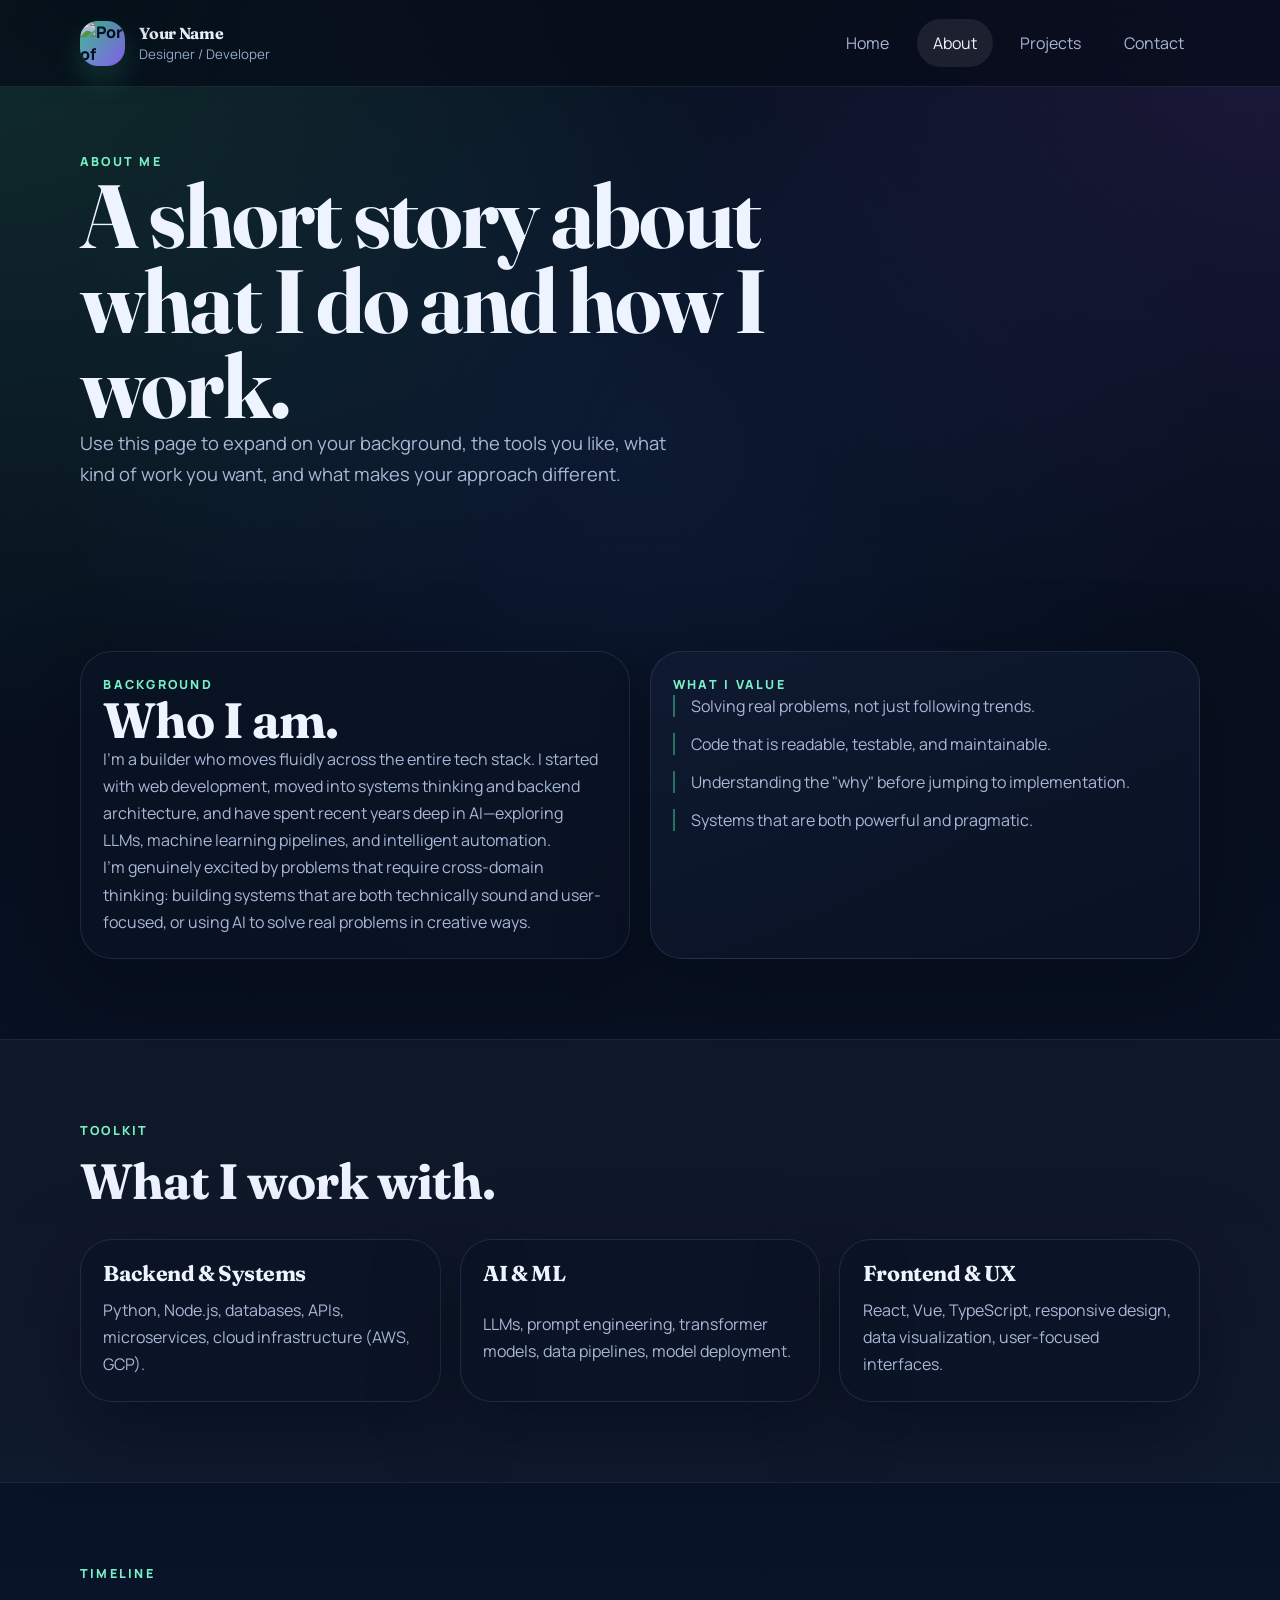
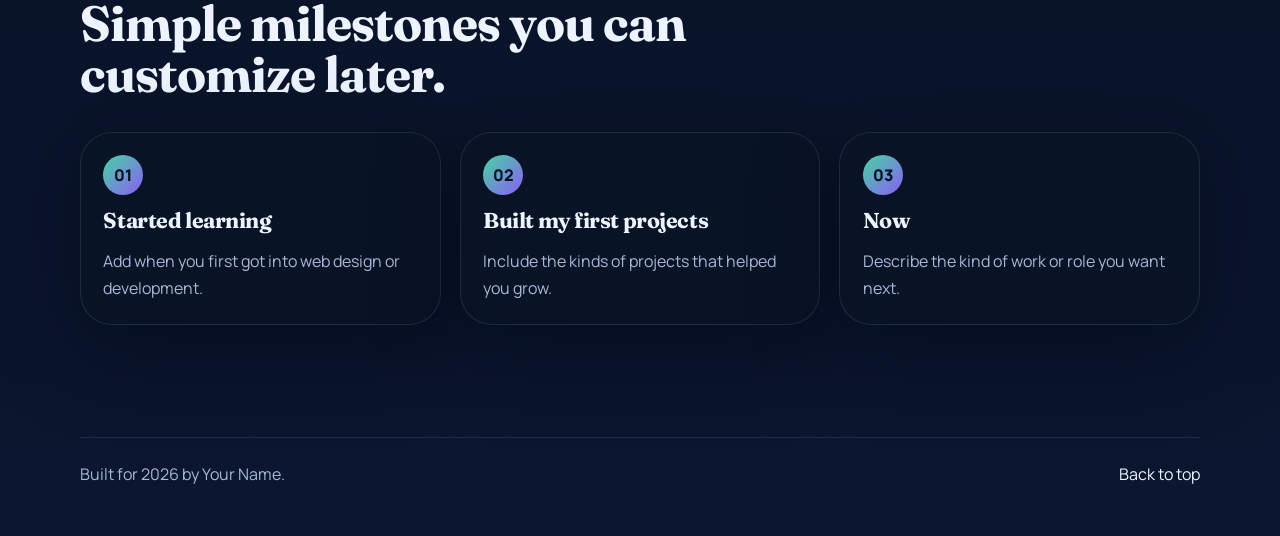
==== about.html @ 19f99f18 "Initial commit" ====
<!DOCTYPE html>
<html lang="en">
  <head>
    <meta charset="UTF-8" />
    <meta name="viewport" content="width=device-width, initial-scale=1.0" />
    <meta
      name="description"
      content="About page for a portfolio starter site, including background, values, and skills."
    />
    <title>About | Your Name</title>
    <link rel="preconnect" href="https://fonts.googleapis.com" />
    <link rel="preconnect" href="https://fonts.gstatic.com" crossorigin />
    <link
      href="https://fonts.googleapis.com/css2?family=Manrope:wght@400;500;600;700;800&family=Fraunces:opsz,wght@9..144,500;9..144,600;9..144,700&display=swap"
      rel="stylesheet"
    />
    <link rel="stylesheet" href="styles/main.css" />
    <script src="scripts/main.js" defer></script>
  </head>
  <body>
    <a class="skip-link" href="#content">Skip to content</a>

    <header class="site-header">
      <div class="container nav-shell">
        <a class="brand" href="index.html" aria-label="Home">
          <span class="brand-mark brand-photo">
            <img src="images/profile.jpg" alt="Portrait of Stephanie Rowe" />
          </span>
          <span class="brand-text">
            <strong>Your Name</strong>
            <small>Designer / Developer</small>
          </span>
        </a>

        <button class="nav-toggle" type="button" aria-expanded="false" aria-controls="primary-navigation">
          <span class="nav-toggle-lines" aria-hidden="true"></span>
          <span class="sr-only">Toggle navigation</span>
        </button>

        <nav id="primary-navigation" class="site-nav" data-open="false">
          <a href="index.html">Home</a>
          <a href="about.html" aria-current="page">About</a>
          <a href="index.html#projects">Projects</a>
          <a href="index.html#contact">Contact</a>
        </nav>
      </div>
    </header>

    <main id="content">
      <section class="page-hero section">
        <div class="container reveal">
          <p class="eyebrow">About me</p>
          <h1>A short story about what I do and how I work.</h1>
          <p class="lead narrow">
            Use this page to expand on your background, the tools you like, what kind of work you want, and what makes your
            approach different.
          </p>
        </div>
      </section>

      <section class="section">
        <div class="container about-grid reveal">
          <article class="content-card">
            <p class="card-label">Background</p>
            <h2>Who I am.</h2>
            <p>
              I'm a builder who moves fluidly across the entire tech stack. I started with web development, moved into systems thinking and backend architecture, and have spent recent years deep in AI—exploring LLMs, machine learning pipelines, and intelligent automation.
            </p>
            <p>
              I'm genuinely excited by problems that require cross-domain thinking: building systems that are both technically sound and user-focused, or using AI to solve real problems in creative ways.
            </p>
          </article>

          <article class="content-card accent-card">
            <p class="card-label">What I value</p>
            <ul class="value-list">
              <li>Solving real problems, not just following trends.</li>
              <li>Code that is readable, testable, and maintainable.</li>
              <li>Understanding the "why" before jumping to implementation.</li>
              <li>Systems that are both powerful and pragmatic.</li>
            </ul>
          </article>
        </div>
      </section>

      <section class="section alt-surface">
        <div class="container reveal">
          <div class="section-heading narrow">
            <p class="eyebrow">Toolkit</p>
            <h2>What I work with.</h2>
          </div>

          <div class="stack-grid">
            <div class="stack-item">
              <h3>Backend & Systems</h3>
              <p>Python, Node.js, databases, APIs, microservices, cloud infrastructure (AWS, GCP).</p>
            </div>
            <div class="stack-item">
              <h3>AI & ML</h3>
              <p>LLMs, prompt engineering, transformer models, data pipelines, model deployment.</p>
            </div>
            <div class="stack-item">
              <h3>Frontend & UX</h3>
              <p>React, Vue, TypeScript, responsive design, data visualization, user-focused interfaces.</p>
            </div>
          </div>
        </div>
      </section>

      <section class="section">
        <div class="container reveal">
          <div class="section-heading narrow">
            <p class="eyebrow">Timeline</p>
            <h2>Simple milestones you can customize later.</h2>
          </div>

          <div class="timeline timeline-compact">
            <article>
              <span>01</span>
              <h3>Started learning</h3>
              <p>Add when you first got into web design or development.</p>
            </article>
            <article>
              <span>02</span>
              <h3>Built my first projects</h3>
              <p>Include the kinds of projects that helped you grow.</p>
            </article>
            <article>
              <span>03</span>
              <h3>Now</h3>
              <p>Describe the kind of work or role you want next.</p>
            </article>
          </div>
        </div>
      </section>
    </main>

    <footer class="site-footer">
      <div class="container footer-inner">
        <p>Built for <span id="year"></span> by Your Name.</p>
        <a href="#content">Back to top</a>
      </div>
    </footer>
  </body>
</html>
---- styles/main.css ----
:root {
  color-scheme: dark;
  --bg: #060c18;
  --bg-alt: #0a1224;
  --surface: rgba(11, 20, 37, 0.72);
  --surface-strong: #101b31;
  --text: #eef4ff;
  --muted: #a9b8d6;
  --line: rgba(159, 184, 234, 0.16);
  --accent: #47d6a1;
  --accent-dark: #8b5cf6;
  --accent-soft: rgba(71, 214, 161, 0.14);
  --shadow: 0 24px 80px rgba(2, 7, 18, 0.5);
  --radius-xl: 32px;
  --radius-lg: 24px;
  --radius-md: 18px;
  --container: 1120px;
}

* {
  box-sizing: border-box;
}

html {
  scroll-behavior: smooth;
}

body {
  margin: 0;
  font-family: "Manrope", system-ui, sans-serif;
  color: var(--text);
  background:
    radial-gradient(circle at top left, rgba(71, 214, 161, 0.16), transparent 30%),
    radial-gradient(circle at top right, rgba(139, 92, 246, 0.16), transparent 26%),
    radial-gradient(circle at 50% 20%, rgba(59, 130, 246, 0.1), transparent 32%),
    linear-gradient(180deg, var(--bg) 0%, #081122 50%, #0b1630 100%);
}

body::before {
  content: "";
  position: fixed;
  inset: 0;
  pointer-events: none;
  background-image: linear-gradient(rgba(166, 186, 220, 0.04) 1px, transparent 1px), linear-gradient(90deg, rgba(166, 186, 220, 0.04) 1px, transparent 1px);
  background-size: 36px 36px;
  mask-image: linear-gradient(180deg, rgba(0, 0, 0, 0.28), transparent 75%);
}

img {
  max-width: 100%;
  display: block;
}

a {
  color: inherit;
  text-decoration: none;
}

button {
  font: inherit;
}

h1,
h2,
h3,
.brand strong {
  font-family: "Fraunces", Georgia, serif;
  letter-spacing: -0.02em;
  margin: 0;
}

h1 {
  font-size: clamp(3rem, 7vw, 5.6rem);
  line-height: 0.95;
  max-width: 12ch;
}

h2 {
  font-size: clamp(2rem, 4vw, 3.1rem);
  line-height: 1.02;
}

h3 {
  font-size: 1.35rem;
  line-height: 1.1;
}

p {
  line-height: 1.7;
  color: var(--muted);
  margin: 0;
}

.container {
  width: min(calc(100% - 2rem), var(--container));
  margin-inline: auto;
}

.section {
  padding: 5rem 0;
  position: relative;
}

.section-heading {
  display: grid;
  gap: 0.9rem;
  max-width: 42rem;
  margin-bottom: 2rem;
}

.section-heading.narrow,
.lead.narrow {
  max-width: 38rem;
}

.eyebrow,
.card-label,
.project-tag {
  text-transform: uppercase;
  letter-spacing: 0.18em;
  font-size: 0.78rem;
  font-weight: 800;
  color: #78f0c5;
}

.skip-link {
  position: absolute;
  left: 1rem;
  top: 1rem;
  padding: 0.8rem 1rem;
  border-radius: 999px;
  background: rgba(16, 27, 49, 0.98);
  box-shadow: var(--shadow);
  transform: translateY(-160%);
  transition: transform 0.2s ease;
  z-index: 20;
}

.skip-link:focus {
  transform: translateY(0);
}

.site-header {
  position: sticky;
  top: 0;
  z-index: 10;
  backdrop-filter: blur(18px);
  background: rgba(6, 12, 24, 0.72);
  border-bottom: 1px solid rgba(159, 184, 234, 0.12);
}

.nav-shell {
  min-height: 5.4rem;
  display: flex;
  align-items: center;
  justify-content: space-between;
  gap: 1rem;
}

.brand {
  display: inline-flex;
  align-items: center;
  gap: 0.9rem;
}

.brand-mark {
  display: grid;
  place-items: center;
  width: 2.8rem;
  height: 2.8rem;
  border-radius: 18px;
  color: #081122;
  background: linear-gradient(135deg, var(--accent), var(--accent-dark));
  box-shadow: 0 14px 30px rgba(71, 214, 161, 0.18);
  font-weight: 800;
}

.brand-photo {
  overflow: hidden;
}

.brand-photo img {
  width: 100%;
  height: 100%;
  object-fit: cover;
  display: block;
}

.brand-text {
  display: grid;
  gap: 0.1rem;
}

.brand-text strong {
  font-size: 1rem;
}

.brand-text small {
  color: #94a9cf;
}

.site-nav {
  display: flex;
  align-items: center;
  gap: 0.7rem;
}

.site-nav a {
  padding: 0.8rem 1rem;
  border-radius: 999px;
  color: var(--muted);
  transition: background 0.2s ease, color 0.2s ease, transform 0.2s ease;
}

.site-nav a:hover,
.site-nav a:focus-visible,
.site-nav a[aria-current="page"] {
  color: var(--text);
  background: rgba(255, 255, 255, 0.08);
}

.nav-toggle {
  display: none;
  width: 3rem;
  height: 3rem;
  border: 1px solid var(--line);
  border-radius: 999px;
  background: rgba(255, 255, 255, 0.05);
  color: var(--text);
  align-items: center;
  justify-content: center;
}

.nav-toggle-lines {
  width: 1.1rem;
  height: 1px;
  background: currentColor;
  position: relative;
  display: block;
}

.nav-toggle-lines::before,
.nav-toggle-lines::after {
  content: "";
  position: absolute;
  left: 0;
  width: 100%;
  height: 1px;
  background: currentColor;
}

.nav-toggle-lines::before {
  top: -0.35rem;
}

.nav-toggle-lines::after {
  top: 0.35rem;
}

.hero-grid,
.about-grid,
.split-layout {
  display: grid;
  gap: 1.5rem;
}

.hero-grid {
  grid-template-columns: minmax(0, 1.3fr) minmax(280px, 0.7fr);
  align-items: stretch;
}

.hero-copy {
  display: grid;
  gap: 1.2rem;
  align-content: center;
  padding: 3rem 0;
}

.lead {
  font-size: 1.15rem;
  max-width: 34rem;
}

.hero-actions {
  display: flex;
  flex-wrap: wrap;
  gap: 0.9rem;
  margin-top: 0.5rem;
}

.button {
  display: inline-flex;
  align-items: center;
  justify-content: center;
  min-height: 3rem;
  padding: 0.8rem 1.25rem;
  border-radius: 999px;
  border: 1px solid transparent;
  font-weight: 700;
}

.button-primary {
  color: #06101f;
  background: linear-gradient(135deg, var(--accent), var(--accent-dark));
  box-shadow: 0 16px 30px rgba(71, 214, 161, 0.2);
}

.button-secondary {
  border-color: var(--line);
  background: rgba(255, 255, 255, 0.05);
}

.hero-card,
.content-card,
.contact-panel,
.project-card,
.stack-item,
.timeline article {
  background: var(--surface);
  border: 1px solid rgba(159, 184, 234, 0.14);
  border-radius: var(--radius-xl);
  box-shadow: var(--shadow);
}

.hero-card {
  padding: 1.5rem;
  align-self: center;
  backdrop-filter: blur(12px);
}

.stat-list,
.value-list {
  list-style: none;
  padding: 0;
  margin: 0;
}

.stat-list {
  display: grid;
  gap: 1rem;
}

.stat-list li {
  padding: 1rem 0;
  border-bottom: 1px solid var(--line);
  display: grid;
  gap: 0.35rem;
}

.stat-list li:last-child {
  border-bottom: 0;
  padding-bottom: 0;
}

.stat-list strong {
  font-size: 1.1rem;
}

.card-grid,
.stack-grid,
.timeline,
.contact-panel,
.split-layout,
.about-grid {
  display: grid;
  gap: 1.2rem;
}

.card-grid {
  grid-template-columns: repeat(3, minmax(0, 1fr));
}

.project-card,
.stack-item,
.content-card,
.contact-panel,
.timeline article {
  padding: 1.4rem;
}

.project-card {
  display: grid;
  gap: 1rem;
  min-height: 16rem;
}

.project-card a {
  margin-top: auto;
  color: #78f0c5;
  font-weight: 700;
}

.alt-surface {
  background: rgba(255, 255, 255, 0.03);
  border-block: 1px solid rgba(159, 184, 234, 0.08);
}

.skill-list {
  display: flex;
  flex-wrap: wrap;
  gap: 0.8rem;
}

.skill-list span {
  padding: 0.85rem 1rem;
  border-radius: 999px;
  background: rgba(255, 255, 255, 0.05);
  border: 1px solid rgba(159, 184, 234, 0.1);
  font-weight: 600;
}

.timeline {
  grid-template-columns: repeat(3, minmax(0, 1fr));
}

.timeline article {
  display: grid;
  gap: 0.9rem;
}

.timeline span {
  display: inline-grid;
  place-items: center;
  width: 2.5rem;
  height: 2.5rem;
  border-radius: 999px;
  color: #081122;
  background: linear-gradient(135deg, var(--accent), var(--accent-dark));
  font-weight: 800;
}

.contact-panel {
  grid-template-columns: minmax(0, 1fr) auto;
  align-items: center;
  background: linear-gradient(135deg, rgba(16, 27, 49, 0.9), rgba(11, 20, 37, 0.92));
}

.contact-links {
  display: grid;
  gap: 0.7rem;
}

.contact-links a {
  font-weight: 700;
  color: #78f0c5;
}

.page-hero {
  padding-top: 4rem;
}

.narrow {
  max-width: 42rem;
}

.about-grid {
  grid-template-columns: repeat(2, minmax(0, 1fr));
}

.accent-card {
  background: linear-gradient(160deg, rgba(16, 27, 49, 0.92), rgba(10, 18, 36, 0.96));
}

.value-list {
  display: grid;
  gap: 1rem;
  color: var(--muted);
}

.value-list li {
  padding-left: 1rem;
  border-left: 2px solid rgba(71, 214, 161, 0.48);
}

.stack-grid {
  grid-template-columns: repeat(3, minmax(0, 1fr));
}

.stack-item {
  display: grid;
  gap: 0.7rem;
}

.timeline-compact {
  align-items: stretch;
}

.site-footer {
  padding: 2rem 0 3rem;
}

.footer-inner {
  display: flex;
  justify-content: space-between;
  gap: 1rem;
  align-items: center;
  border-top: 1px solid rgba(159, 184, 234, 0.12);
  padding-top: 1.4rem;
}

.sr-only {
  position: absolute;
  width: 1px;
  height: 1px;
  padding: 0;
  margin: -1px;
  overflow: hidden;
  clip: rect(0, 0, 0, 0);
  white-space: nowrap;
  border: 0;
}

.reveal {
  opacity: 0;
  transform: translateY(18px);
  transition: opacity 0.7s ease, transform 0.7s ease;
}

.reveal.is-visible {
  opacity: 1;
  transform: translateY(0);
}

@media (max-width: 900px) {
  .hero-grid,
  .card-grid,
  .timeline,
  .stack-grid,
  .about-grid,
  .contact-panel {
    grid-template-columns: 1fr;
  }

  .hero-copy {
    padding: 1.5rem 0 0;
  }
}

@media (max-width: 720px) {
  .section {
    padding: 4rem 0;
  }

  .nav-toggle {
    display: inline-flex;
  }

  .site-nav {
    position: absolute;
    inset: 5.4rem 1rem auto;
    display: grid;
    gap: 0.3rem;
    padding: 0.75rem;
    border-radius: 24px;
    background: rgba(10, 18, 36, 0.96);
    border: 1px solid rgba(159, 184, 234, 0.12);
    box-shadow: var(--shadow);
    opacity: 0;
    transform: translateY(-8px);
    pointer-events: none;
    transition: opacity 0.2s ease, transform 0.2s ease;
  }

  .site-nav[data-open="true"] {
    opacity: 1;
    transform: translateY(0);
    pointer-events: auto;
  }

  .site-nav a {
    width: 100%;
  }

  .footer-inner {
    flex-direction: column;
    align-items: flex-start;
  }
}
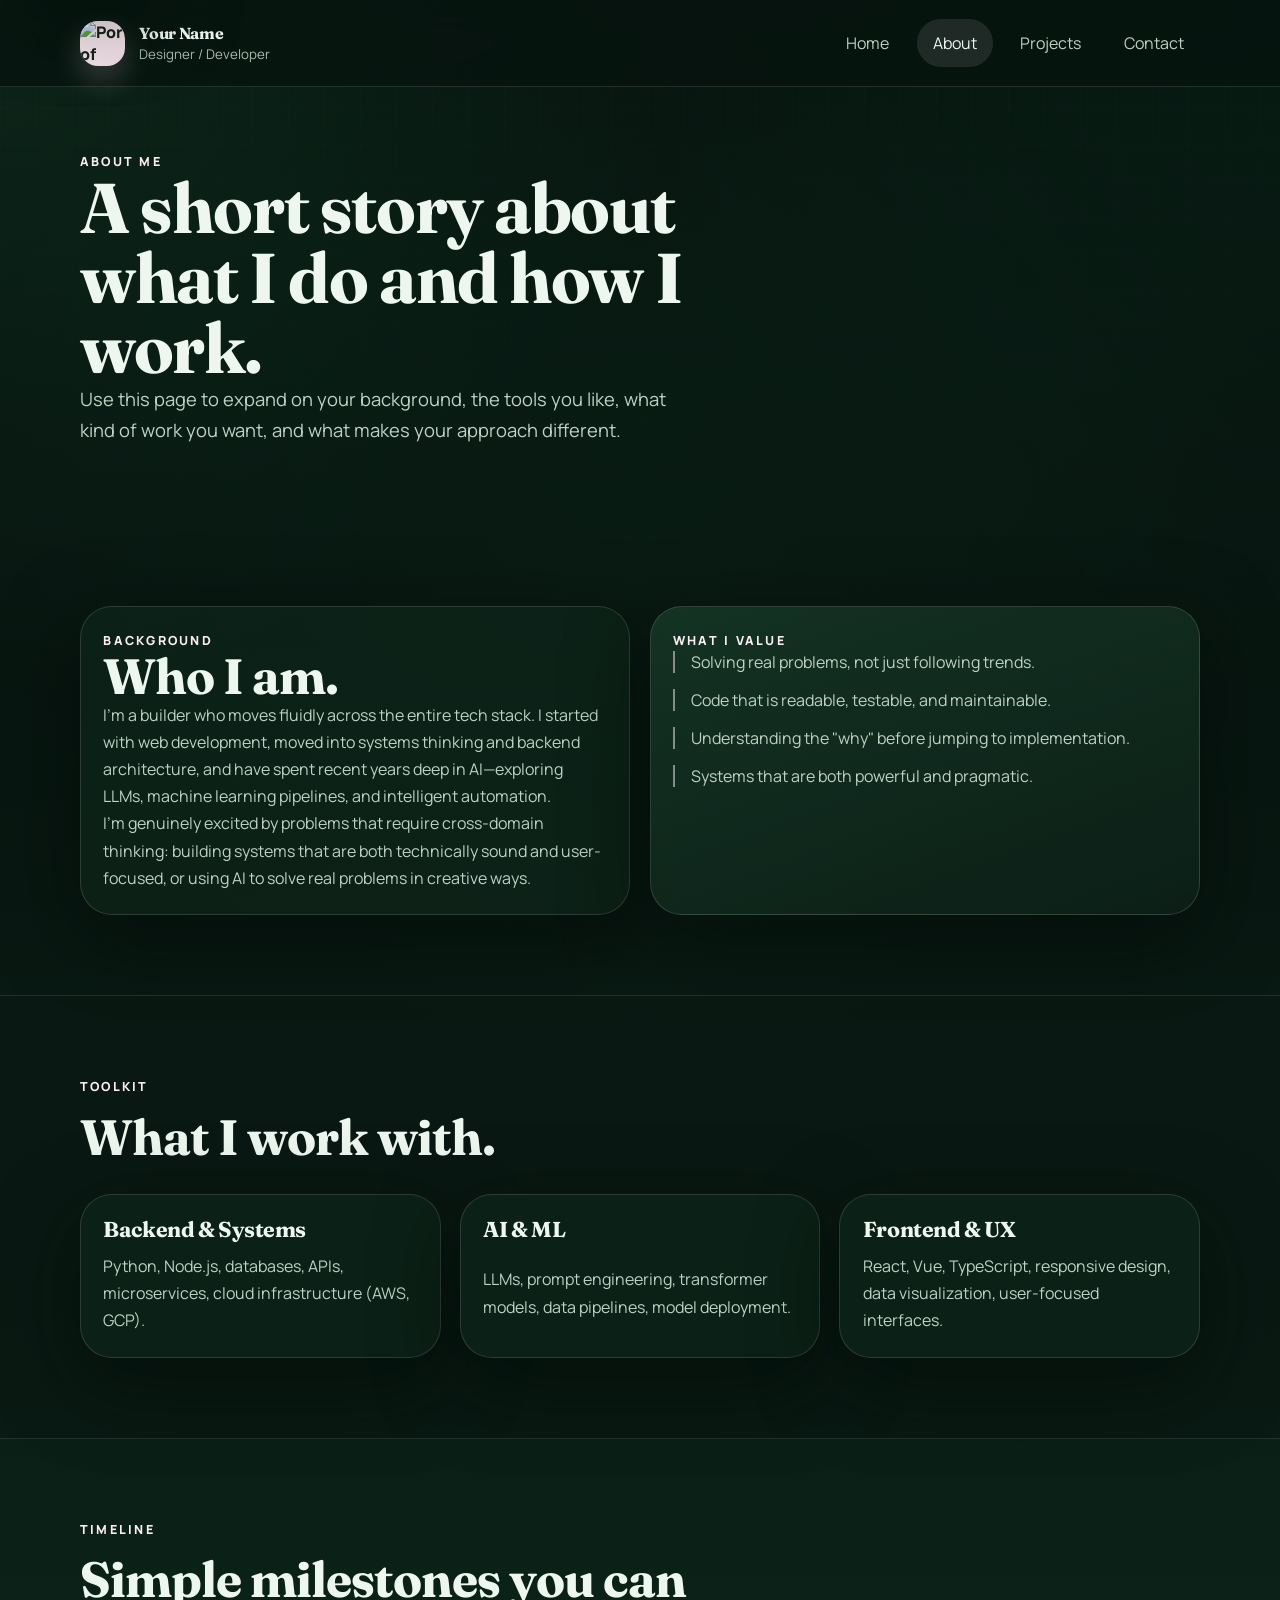
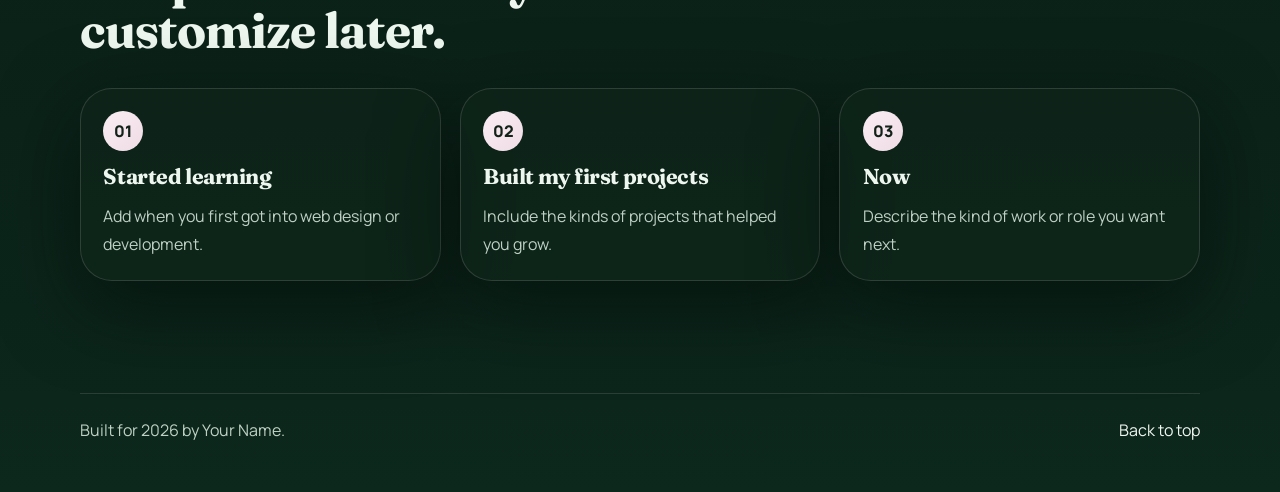
==== commit 6b2ae684: "added project summaries, updated favicon, updated styling" ====
--- a/about.html
+++ b/about.html
@@ -14,6 +14,7 @@
       href="https://fonts.googleapis.com/css2?family=Manrope:wght@400;500;600;700;800&family=Fraunces:opsz,wght@9..144,500;9..144,600;9..144,700&display=swap"
       rel="stylesheet"
     />
+    <link rel="icon" type="image/png" href="images/SR%20logo.png" />
     <link rel="stylesheet" href="styles/main.css" />
     <script src="scripts/main.js" defer></script>
   </head>
--- a/styles/main.css
+++ b/styles/main.css
@@ -1,16 +1,16 @@
 :root {
   color-scheme: dark;
-  --bg: #060c18;
-  --bg-alt: #0a1224;
-  --surface: rgba(11, 20, 37, 0.72);
-  --surface-strong: #101b31;
-  --text: #eef4ff;
-  --muted: #a9b8d6;
-  --line: rgba(159, 184, 234, 0.16);
-  --accent: #47d6a1;
-  --accent-dark: #8b5cf6;
-  --accent-soft: rgba(71, 214, 161, 0.14);
-  --shadow: 0 24px 80px rgba(2, 7, 18, 0.5);
+  --bg: #07140f;
+  --bg-alt: #0c1f17;
+  --surface: rgba(15, 36, 26, 0.72);
+  --surface-strong: #153525;
+  --text: #eef6f0;
+  --muted: #bed1c4;
+  --line: rgba(230, 210, 219, 0.2);
+  --accent: #faedf3;
+  --accent-dark: #f0dce5;
+  --accent-soft: rgba(250, 237, 243, 0.16);
+  --shadow: 0 24px 80px rgba(2, 10, 7, 0.58);
   --radius-xl: 32px;
   --radius-lg: 24px;
   --radius-md: 18px;
@@ -30,10 +30,10 @@
   font-family: "Manrope", system-ui, sans-serif;
   color: var(--text);
   background:
-    radial-gradient(circle at top left, rgba(71, 214, 161, 0.16), transparent 30%),
-    radial-gradient(circle at top right, rgba(139, 92, 246, 0.16), transparent 26%),
-    radial-gradient(circle at 50% 20%, rgba(59, 130, 246, 0.1), transparent 32%),
-    linear-gradient(180deg, var(--bg) 0%, #081122 50%, #0b1630 100%);
+    radial-gradient(circle at top left, rgba(22, 72, 49, 0.38), transparent 28%),
+    radial-gradient(circle at top right, rgba(8, 42, 27, 0.42), transparent 30%),
+    radial-gradient(circle at 50% 20%, rgba(14, 58, 37, 0.22), transparent 36%),
+    linear-gradient(180deg, #06100c 0%, #081711 42%, #0b2218 78%, #0c271c 100%);
 }
 
 body::before {
@@ -41,7 +41,7 @@
   position: fixed;
   inset: 0;
   pointer-events: none;
-  background-image: linear-gradient(rgba(166, 186, 220, 0.04) 1px, transparent 1px), linear-gradient(90deg, rgba(166, 186, 220, 0.04) 1px, transparent 1px);
+  background-image: linear-gradient(rgba(232, 214, 222, 0.05) 1px, transparent 1px), linear-gradient(90deg, rgba(232, 214, 222, 0.05) 1px, transparent 1px);
   background-size: 36px 36px;
   mask-image: linear-gradient(180deg, rgba(0, 0, 0, 0.28), transparent 75%);
 }
@@ -70,9 +70,9 @@
 }
 
 h1 {
-  font-size: clamp(3rem, 7vw, 5.6rem);
-  line-height: 0.95;
-  max-width: 12ch;
+  font-size: clamp(2.5rem, 5.5vw, 4.4rem);
+  line-height: 1;
+  max-width: 13ch;
 }
 
 h2 {
@@ -120,7 +120,7 @@
   letter-spacing: 0.18em;
   font-size: 0.78rem;
   font-weight: 800;
-  color: #78f0c5;
+  color: var(--accent);
 }
 
 .skip-link {
@@ -129,7 +129,7 @@
   top: 1rem;
   padding: 0.8rem 1rem;
   border-radius: 999px;
-  background: rgba(16, 27, 49, 0.98);
+  background: rgba(21, 53, 37, 0.98);
   box-shadow: var(--shadow);
   transform: translateY(-160%);
   transition: transform 0.2s ease;
@@ -145,8 +145,8 @@
   top: 0;
   z-index: 10;
   backdrop-filter: blur(18px);
-  background: rgba(6, 12, 24, 0.72);
-  border-bottom: 1px solid rgba(159, 184, 234, 0.12);
+  background: rgba(7, 20, 15, 0.78);
+  border-bottom: 1px solid rgba(230, 210, 219, 0.14);
 }
 
 .nav-shell {
@@ -169,9 +169,9 @@
   width: 2.8rem;
   height: 2.8rem;
   border-radius: 18px;
-  color: #081122;
+  color: #14241b;
   background: linear-gradient(135deg, var(--accent), var(--accent-dark));
-  box-shadow: 0 14px 30px rgba(71, 214, 161, 0.18);
+  box-shadow: 0 14px 30px rgba(250, 237, 243, 0.2);
   font-weight: 800;
 }
 
@@ -196,7 +196,7 @@
 }
 
 .brand-text small {
-  color: #94a9cf;
+  color: #a7bcaf;
 }
 
 .site-nav {
@@ -216,7 +216,7 @@
 .site-nav a:focus-visible,
 .site-nav a[aria-current="page"] {
   color: var(--text);
-  background: rgba(255, 255, 255, 0.08);
+  background: rgba(250, 237, 243, 0.1);
 }
 
 .nav-toggle {
@@ -225,7 +225,7 @@
   height: 3rem;
   border: 1px solid var(--line);
   border-radius: 999px;
-  background: rgba(255, 255, 255, 0.05);
+  background: rgba(250, 237, 243, 0.07);
   color: var(--text);
   align-items: center;
   justify-content: center;
@@ -300,14 +300,14 @@
 }
 
 .button-primary {
-  color: #06101f;
+  color: #112017;
   background: linear-gradient(135deg, var(--accent), var(--accent-dark));
-  box-shadow: 0 16px 30px rgba(71, 214, 161, 0.2);
+  box-shadow: 0 16px 30px rgba(250, 237, 243, 0.22);
 }
 
 .button-secondary {
   border-color: var(--line);
-  background: rgba(255, 255, 255, 0.05);
+  background: rgba(250, 237, 243, 0.06);
 }
 
 .hero-card,
@@ -317,7 +317,7 @@
 .stack-item,
 .timeline article {
   background: var(--surface);
-  border: 1px solid rgba(159, 184, 234, 0.14);
+  border: 1px solid rgba(230, 210, 219, 0.16);
   border-radius: var(--radius-xl);
   box-shadow: var(--shadow);
 }
@@ -366,6 +366,12 @@
   gap: 1.2rem;
 }
 
+.project-showcase {
+  display: grid;
+  grid-template-columns: minmax(0, 1fr);
+  gap: 1.2rem;
+}
+
 .card-grid {
   grid-template-columns: repeat(3, minmax(0, 1fr));
 }
@@ -382,17 +388,65 @@
   display: grid;
   gap: 1rem;
   min-height: 16rem;
+  width: 100%;
+}
+
+.project-card-featured {
+  background: linear-gradient(160deg, rgba(21, 53, 37, 0.95), rgba(13, 31, 23, 0.96));
+  min-height: 18rem;
+}
+
+.project-card-top {
+  display: flex;
+  flex-wrap: wrap;
+  justify-content: space-between;
+  gap: 0.75rem;
+  align-items: center;
+}
+
+.project-meta {
+  font-size: 0.92rem;
+  color: var(--muted);
+}
+
+.project-points {
+  display: grid;
+  gap: 0.65rem;
+  padding-left: 1.1rem;
+  margin: 0;
+  color: var(--muted);
+}
+
+.project-points li::marker {
+  color: var(--accent);
+}
+
+.project-tags {
+  display: flex;
+  flex-wrap: wrap;
+  gap: 0.7rem;
+  margin-top: 0.25rem;
+}
+
+.project-tags span {
+  padding: 0.7rem 0.95rem;
+  border-radius: 999px;
+  border: 1px solid rgba(230, 210, 219, 0.16);
+  background: rgba(250, 237, 243, 0.07);
+  color: var(--muted);
+  font-size: 0.92rem;
+  line-height: 1;
 }
 
 .project-card a {
   margin-top: auto;
-  color: #78f0c5;
+  color: var(--accent);
   font-weight: 700;
 }
 
 .alt-surface {
-  background: rgba(255, 255, 255, 0.03);
-  border-block: 1px solid rgba(159, 184, 234, 0.08);
+  background: rgba(10, 24, 18, 0.72);
+  border-block: 1px solid rgba(230, 210, 219, 0.12);
 }
 
 .skill-list {
@@ -404,8 +458,8 @@
 .skill-list span {
   padding: 0.85rem 1rem;
   border-radius: 999px;
-  background: rgba(255, 255, 255, 0.05);
-  border: 1px solid rgba(159, 184, 234, 0.1);
+  background: rgba(250, 237, 243, 0.07);
+  border: 1px solid rgba(230, 210, 219, 0.16);
   font-weight: 600;
 }
 
@@ -424,7 +478,7 @@
   width: 2.5rem;
   height: 2.5rem;
   border-radius: 999px;
-  color: #081122;
+  color: #132219;
   background: linear-gradient(135deg, var(--accent), var(--accent-dark));
   font-weight: 800;
 }
@@ -432,7 +486,7 @@
 .contact-panel {
   grid-template-columns: minmax(0, 1fr) auto;
   align-items: center;
-  background: linear-gradient(135deg, rgba(16, 27, 49, 0.9), rgba(11, 20, 37, 0.92));
+  background: linear-gradient(135deg, rgba(21, 53, 37, 0.9), rgba(15, 36, 26, 0.92));
 }
 
 .contact-links {
@@ -442,7 +496,7 @@
 
 .contact-links a {
   font-weight: 700;
-  color: #78f0c5;
+  color: var(--accent);
 }
 
 .page-hero {
@@ -458,7 +512,7 @@
 }
 
 .accent-card {
-  background: linear-gradient(160deg, rgba(16, 27, 49, 0.92), rgba(10, 18, 36, 0.96));
+  background: linear-gradient(160deg, rgba(21, 53, 37, 0.92), rgba(12, 31, 23, 0.96));
 }
 
 .value-list {
@@ -469,7 +523,7 @@
 
 .value-list li {
   padding-left: 1rem;
-  border-left: 2px solid rgba(71, 214, 161, 0.48);
+  border-left: 2px solid rgba(250, 237, 243, 0.5);
 }
 
 .stack-grid {
@@ -494,7 +548,7 @@
   justify-content: space-between;
   gap: 1rem;
   align-items: center;
-  border-top: 1px solid rgba(159, 184, 234, 0.12);
+  border-top: 1px solid rgba(230, 210, 219, 0.14);
   padding-top: 1.4rem;
 }
 
@@ -524,6 +578,7 @@
 @media (max-width: 900px) {
   .hero-grid,
   .card-grid,
+  .project-showcase,
   .timeline,
   .stack-grid,
   .about-grid,
@@ -552,8 +607,8 @@
     gap: 0.3rem;
     padding: 0.75rem;
     border-radius: 24px;
-    background: rgba(10, 18, 36, 0.96);
-    border: 1px solid rgba(159, 184, 234, 0.12);
+    background: rgba(12, 31, 23, 0.96);
+    border: 1px solid rgba(230, 210, 219, 0.14);
     box-shadow: var(--shadow);
     opacity: 0;
     transform: translateY(-8px);
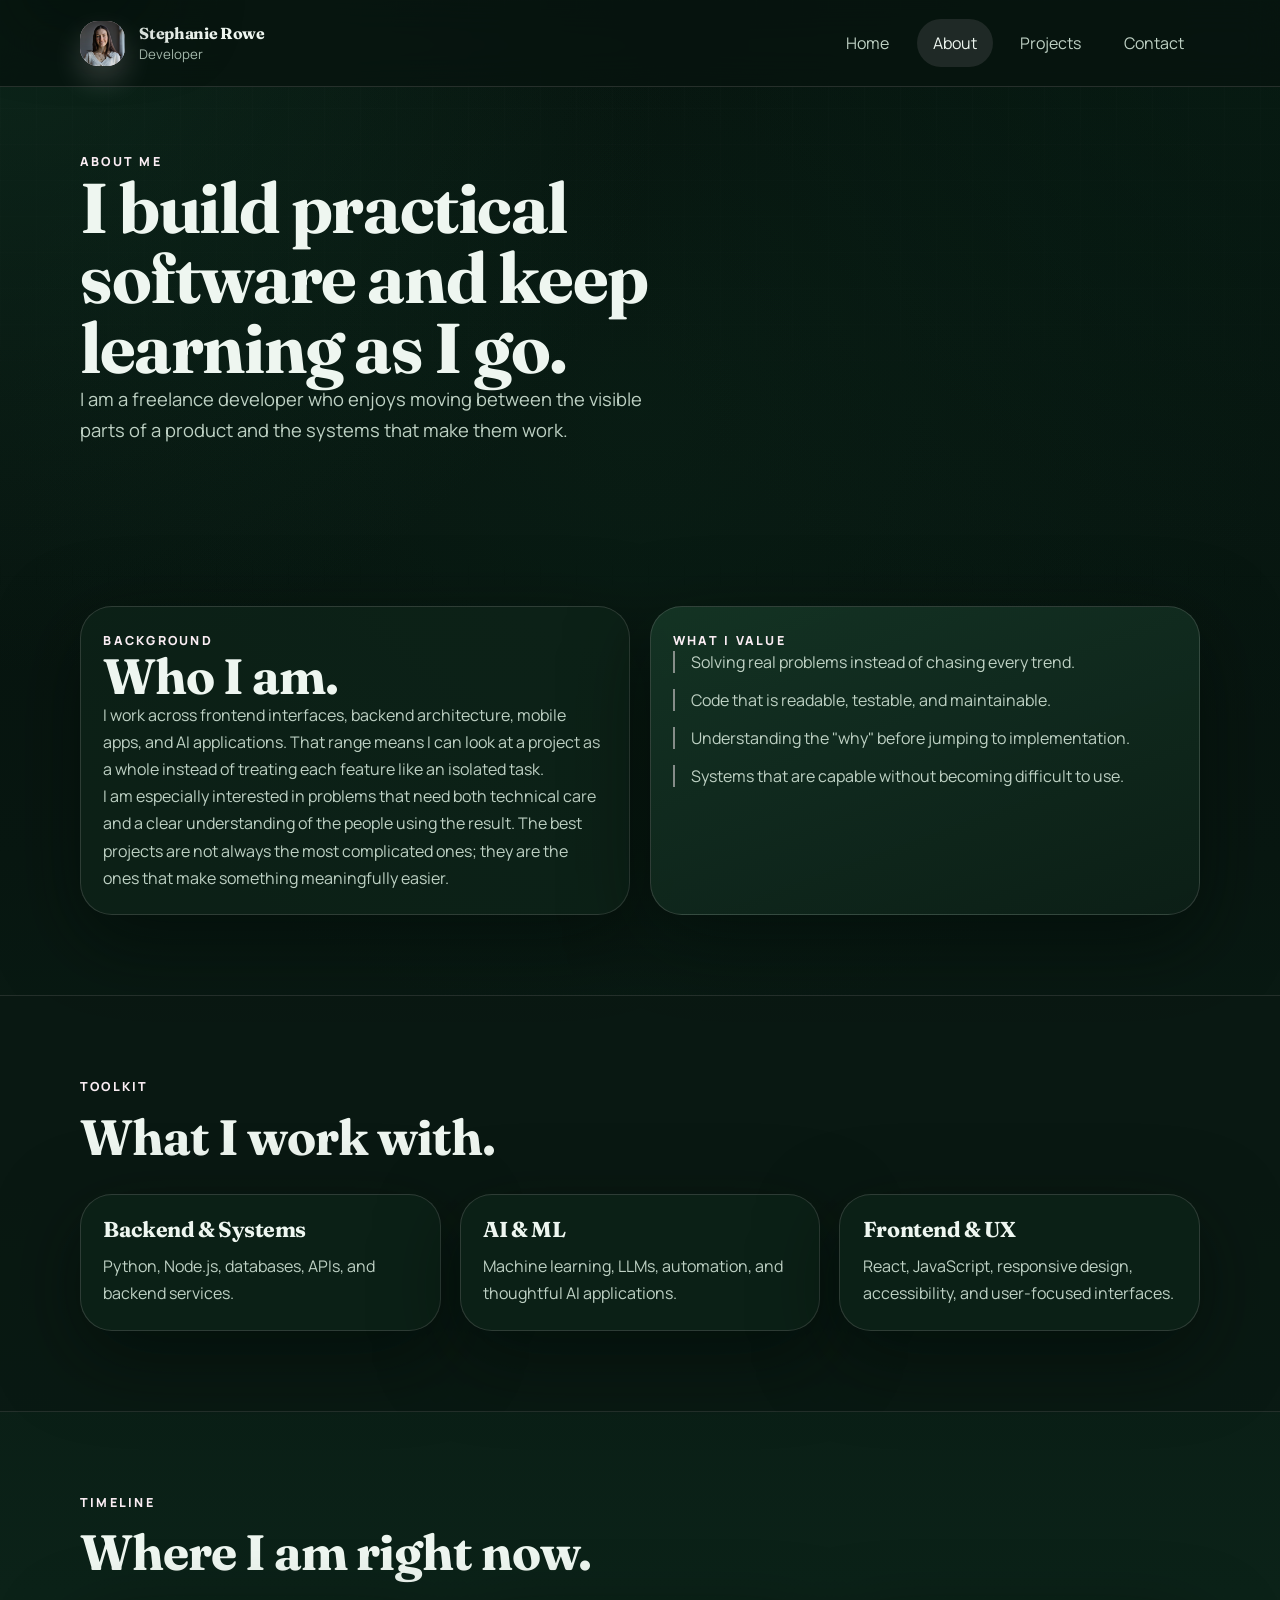
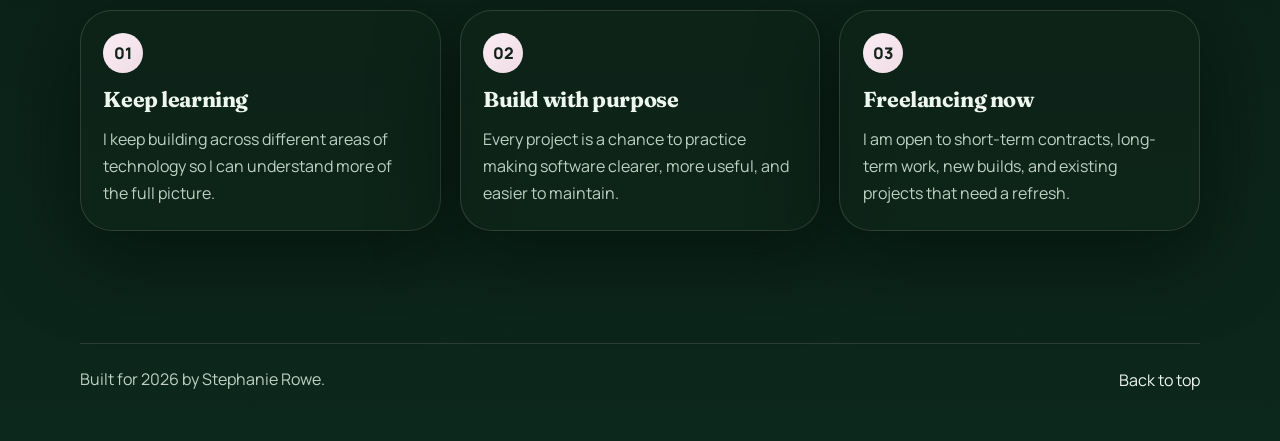
==== commit 4f24b7b9: "Styling changes and content tweaks" ====
--- a/about.html
+++ b/about.html
@@ -5,9 +5,9 @@
     <meta name="viewport" content="width=device-width, initial-scale=1.0" />
     <meta
       name="description"
-      content="About page for a portfolio starter site, including background, values, and skills."
+      content="Learn more about Stephanie Rowe's approach to software development, freelance work, and building practical digital products."
     />
-    <title>About | Your Name</title>
+    <title>About Stephanie Rowe | Freelance Developer</title>
     <link rel="preconnect" href="https://fonts.googleapis.com" />
     <link rel="preconnect" href="https://fonts.gstatic.com" crossorigin />
     <link
@@ -25,11 +25,11 @@
       <div class="container nav-shell">
         <a class="brand" href="index.html" aria-label="Home">
           <span class="brand-mark brand-photo">
-            <img src="images/profile.jpg" alt="Portrait of Stephanie Rowe" />
+            <img src="images/headshot_crop.png" alt="Portrait of Stephanie Rowe" />
           </span>
           <span class="brand-text">
-            <strong>Your Name</strong>
-            <small>Designer / Developer</small>
+            <strong>Stephanie Rowe</strong>
+            <small>Developer</small>
           </span>
         </a>
 
@@ -51,10 +51,9 @@
       <section class="page-hero section">
         <div class="container reveal">
           <p class="eyebrow">About me</p>
-          <h1>A short story about what I do and how I work.</h1>
+          <h1>I build practical software and keep learning as I go.</h1>
           <p class="lead narrow">
-            Use this page to expand on your background, the tools you like, what kind of work you want, and what makes your
-            approach different.
+            I am a freelance developer who enjoys moving between the visible parts of a product and the systems that make them work.
           </p>
         </div>
       </section>
@@ -65,20 +64,20 @@
             <p class="card-label">Background</p>
             <h2>Who I am.</h2>
             <p>
-              I'm a builder who moves fluidly across the entire tech stack. I started with web development, moved into systems thinking and backend architecture, and have spent recent years deep in AI—exploring LLMs, machine learning pipelines, and intelligent automation.
+              I work across frontend interfaces, backend architecture, mobile apps, and AI applications. That range means I can look at a project as a whole instead of treating each feature like an isolated task.
             </p>
             <p>
-              I'm genuinely excited by problems that require cross-domain thinking: building systems that are both technically sound and user-focused, or using AI to solve real problems in creative ways.
+              I am especially interested in problems that need both technical care and a clear understanding of the people using the result. The best projects are not always the most complicated ones; they are the ones that make something meaningfully easier.
             </p>
           </article>
 
           <article class="content-card accent-card">
             <p class="card-label">What I value</p>
             <ul class="value-list">
-              <li>Solving real problems, not just following trends.</li>
+              <li>Solving real problems instead of chasing every trend.</li>
               <li>Code that is readable, testable, and maintainable.</li>
               <li>Understanding the "why" before jumping to implementation.</li>
-              <li>Systems that are both powerful and pragmatic.</li>
+              <li>Systems that are capable without becoming difficult to use.</li>
             </ul>
           </article>
         </div>
@@ -94,15 +93,15 @@
           <div class="stack-grid">
             <div class="stack-item">
               <h3>Backend & Systems</h3>
-              <p>Python, Node.js, databases, APIs, microservices, cloud infrastructure (AWS, GCP).</p>
+              <p>Python, Node.js, databases, APIs, and backend services.</p>
             </div>
             <div class="stack-item">
               <h3>AI & ML</h3>
-              <p>LLMs, prompt engineering, transformer models, data pipelines, model deployment.</p>
+              <p>Machine learning, LLMs, automation, and thoughtful AI applications.</p>
             </div>
             <div class="stack-item">
               <h3>Frontend & UX</h3>
-              <p>React, Vue, TypeScript, responsive design, data visualization, user-focused interfaces.</p>
+              <p>React, JavaScript, responsive design, accessibility, and user-focused interfaces.</p>
             </div>
           </div>
         </div>
@@ -112,24 +111,24 @@
         <div class="container reveal">
           <div class="section-heading narrow">
             <p class="eyebrow">Timeline</p>
-            <h2>Simple milestones you can customize later.</h2>
+            <h2>Where I am right now.</h2>
           </div>
 
           <div class="timeline timeline-compact">
             <article>
               <span>01</span>
-              <h3>Started learning</h3>
-              <p>Add when you first got into web design or development.</p>
+              <h3>Keep learning</h3>
+              <p>I keep building across different areas of technology so I can understand more of the full picture.</p>
             </article>
             <article>
               <span>02</span>
-              <h3>Built my first projects</h3>
-              <p>Include the kinds of projects that helped you grow.</p>
+              <h3>Build with purpose</h3>
+              <p>Every project is a chance to practice making software clearer, more useful, and easier to maintain.</p>
             </article>
             <article>
               <span>03</span>
-              <h3>Now</h3>
-              <p>Describe the kind of work or role you want next.</p>
+              <h3>Freelancing now</h3>
+              <p>I am open to short-term contracts, long-term work, new builds, and existing projects that need a refresh.</p>
             </article>
           </div>
         </div>
@@ -138,7 +137,7 @@
 
     <footer class="site-footer">
       <div class="container footer-inner">
-        <p>Built for <span id="year"></span> by Your Name.</p>
+        <p>Built for <span id="year"></span> by Stephanie Rowe.</p>
         <a href="#content">Back to top</a>
       </div>
     </footer>
--- a/styles/main.css
+++ b/styles/main.css
@@ -101,6 +101,12 @@
   position: relative;
 }
 
+.hero {
+  min-height: calc(100svh - 5.4rem);
+  display: grid;
+  align-items: center;
+}
+
 .section-heading {
   display: grid;
   gap: 0.9rem;
@@ -281,6 +287,24 @@
   max-width: 34rem;
 }
 
+.availability {
+  display: inline-flex;
+  align-items: center;
+  gap: 0.55rem;
+  width: fit-content;
+  color: var(--text);
+  font-size: 0.95rem;
+  font-weight: 700;
+}
+
+.availability span {
+  width: 0.6rem;
+  height: 0.6rem;
+  border-radius: 50%;
+  background: #9ee6b5;
+  box-shadow: 0 0 0 0.28rem rgba(158, 230, 181, 0.12);
+}
+
 .hero-actions {
   display: flex;
   flex-wrap: wrap;
@@ -328,6 +352,63 @@
   backdrop-filter: blur(12px);
 }
 
+.about-intro {
+  background: rgba(250, 237, 243, 0.035);
+  border-block: 1px solid rgba(230, 210, 219, 0.12);
+}
+
+.about-photo-wrap {
+  max-width: 25rem;
+}
+
+.about-photo {
+  width: 100%;
+  aspect-ratio: 1 / 1.08;
+  object-fit: cover;
+  border-radius: var(--radius-xl);
+  border: 1px solid rgba(250, 237, 243, 0.24);
+  filter: saturate(0.88);
+}
+
+.photo-caption {
+  margin-top: 0.8rem;
+  color: var(--accent);
+  font-size: 0.8rem;
+  letter-spacing: 0.12em;
+  text-transform: uppercase;
+}
+
+.about-copy {
+  display: grid;
+  align-content: center;
+  gap: 1rem;
+  max-width: 42rem;
+}
+
+.about-copy h2 {
+  max-width: 14ch;
+}
+
+.text-link {
+  width: fit-content;
+  margin-top: 0.35rem;
+  color: var(--accent);
+  font-weight: 800;
+  border-bottom: 1px solid rgba(250, 237, 243, 0.38);
+  padding-bottom: 0.25rem;
+}
+
+.text-link span {
+  display: inline-block;
+  margin-left: 0.35rem;
+  transition: transform 0.2s ease;
+}
+
+.text-link:hover span,
+.text-link:focus-visible span {
+  transform: translateX(0.25rem);
+}
+
 .stat-list,
 .value-list {
   list-style: none;
@@ -389,6 +470,12 @@
   gap: 1rem;
   min-height: 16rem;
   width: 100%;
+  transition: transform 0.25s ease, border-color 0.25s ease;
+}
+
+.project-card:hover {
+  transform: translateY(-5px);
+  border-color: rgba(250, 237, 243, 0.35);
 }
 
 .project-card-featured {
@@ -449,6 +536,43 @@
   border-block: 1px solid rgba(230, 210, 219, 0.12);
 }
 
+.freelance-section {
+  background: linear-gradient(180deg, rgba(250, 237, 243, 0.04), transparent 75%);
+}
+
+.service-grid {
+  display: grid;
+  grid-template-columns: repeat(3, minmax(0, 1fr));
+  gap: 1.2rem;
+}
+
+.service-card {
+  display: grid;
+  gap: 0.75rem;
+  min-height: 13rem;
+  padding: 1.5rem;
+  border: 1px solid rgba(250, 237, 243, 0.2);
+  border-radius: var(--radius-lg);
+  background: rgba(250, 237, 243, 0.07);
+  transition: background 0.25s ease, transform 0.25s ease;
+}
+
+.service-card:hover {
+  transform: translateY(-5px);
+  background: rgba(250, 237, 243, 0.12);
+}
+
+.service-number {
+  color: var(--accent);
+  font-size: 0.85rem;
+  font-weight: 800;
+  letter-spacing: 0.12em;
+}
+
+.service-card p {
+  font-size: 0.96rem;
+}
+
 .skill-list {
   display: flex;
   flex-wrap: wrap;
@@ -461,6 +585,40 @@
   background: rgba(250, 237, 243, 0.07);
   border: 1px solid rgba(230, 210, 219, 0.16);
   font-weight: 600;
+}
+
+.toolkit-grid {
+  display: grid;
+  grid-template-columns: repeat(4, minmax(0, 1fr));
+  gap: 1rem;
+}
+
+.toolkit-card {
+  min-height: 15rem;
+  padding: 1.35rem;
+  border-top: 2px solid rgba(250, 237, 243, 0.65);
+  background: rgba(250, 237, 243, 0.055);
+  transition: background 0.25s ease, transform 0.25s ease;
+}
+
+.toolkit-card:hover {
+  transform: translateY(-4px);
+  background: rgba(250, 237, 243, 0.1);
+}
+
+.toolkit-card h3 {
+  color: var(--accent);
+  font-size: 1.1rem;
+}
+
+.toolkit-card ul {
+  display: grid;
+  gap: 0.75rem;
+  padding: 0;
+  margin: 1.2rem 0 0;
+  list-style: none;
+  color: var(--muted);
+  line-height: 1.45;
 }
 
 .timeline {
@@ -489,6 +647,10 @@
   background: linear-gradient(135deg, rgba(21, 53, 37, 0.9), rgba(15, 36, 26, 0.92));
 }
 
+.contact-panel h2 {
+  margin-bottom: 0.35rem;
+}
+
 .contact-links {
   display: grid;
   gap: 0.7rem;
@@ -497,6 +659,15 @@
 .contact-links a {
   font-weight: 700;
   color: var(--accent);
+  transform-origin: left center;
+  transition: transform 0.2s ease, text-decoration-thickness 0.2s ease;
+}
+
+.contact-links a:hover,
+.contact-links a:focus-visible {
+  transform: scale(1.03);
+  text-decoration: underline;
+  text-decoration-thickness: 2px;
 }
 
 .page-hero {
@@ -580,6 +751,8 @@
   .card-grid,
   .project-showcase,
   .timeline,
+  .service-grid,
+  .toolkit-grid,
   .stack-grid,
   .about-grid,
   .contact-panel {
@@ -594,6 +767,10 @@
 @media (max-width: 720px) {
   .section {
     padding: 4rem 0;
+  }
+
+  .hero {
+    min-height: auto;
   }
 
   .nav-toggle {
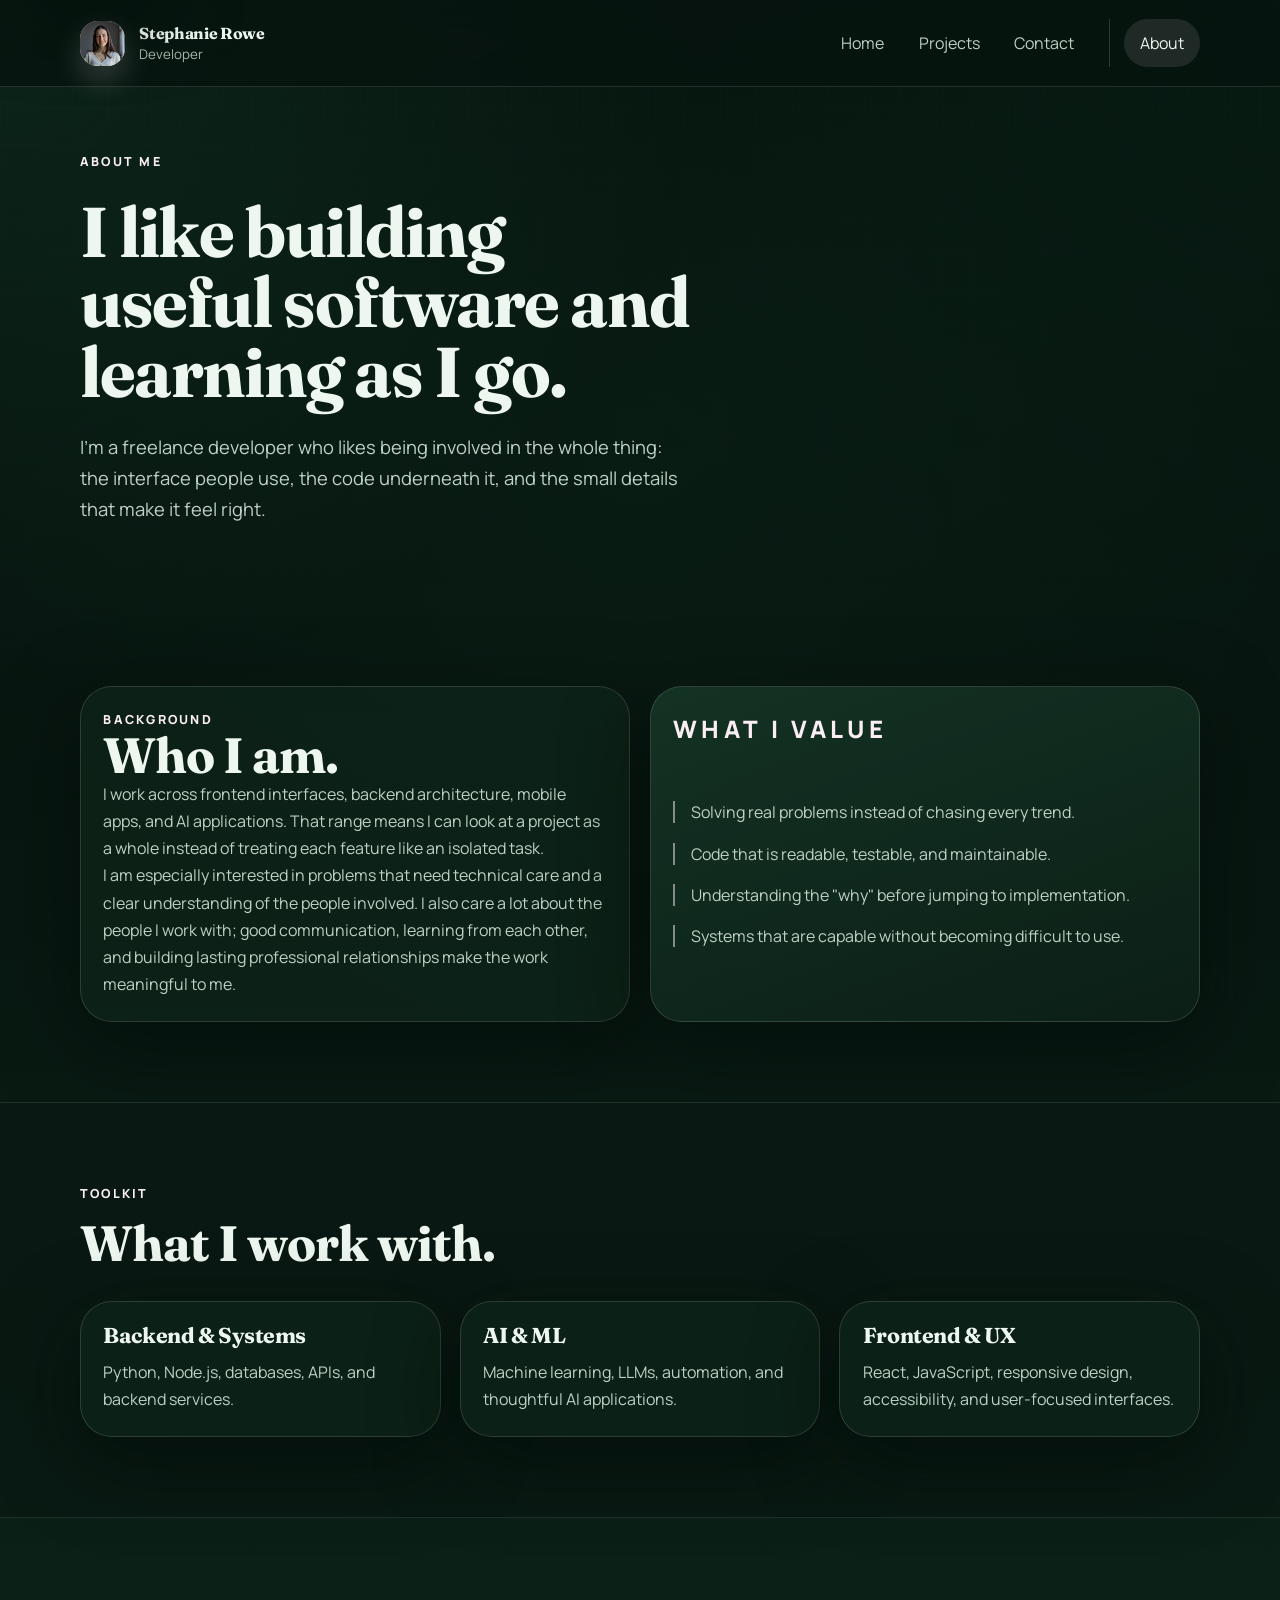
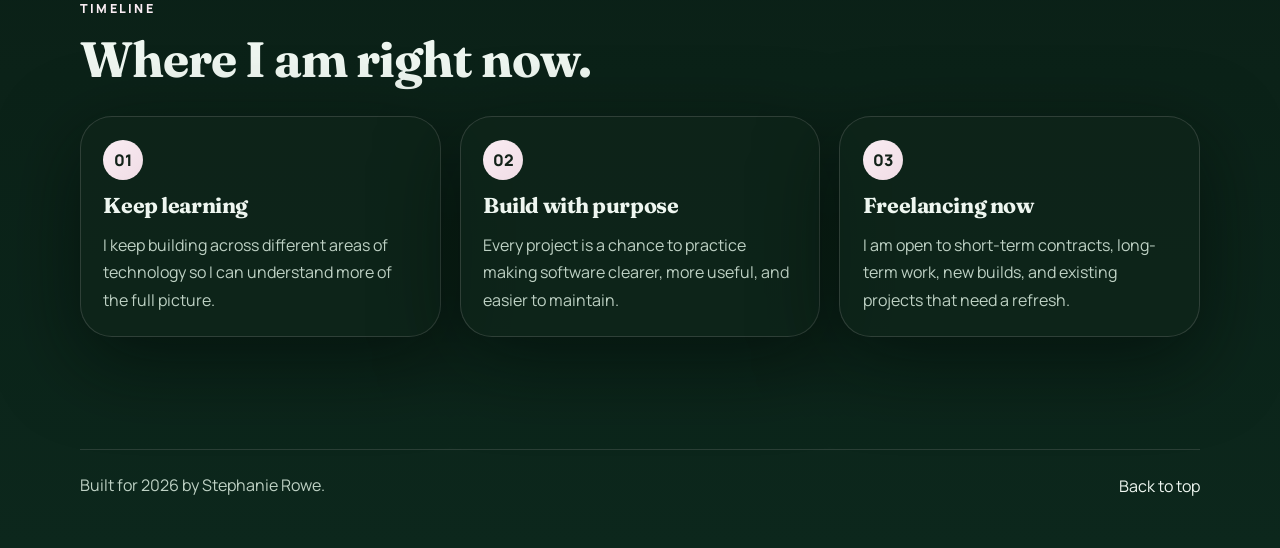
==== commit f491972a: "minor changes, restructured about page and main nav" ====
--- a/about.html
+++ b/about.html
@@ -14,7 +14,7 @@
       href="https://fonts.googleapis.com/css2?family=Manrope:wght@400;500;600;700;800&family=Fraunces:opsz,wght@9..144,500;9..144,600;9..144,700&display=swap"
       rel="stylesheet"
     />
-    <link rel="icon" type="image/png" href="images/SR%20logo.png" />
+    <link rel="icon" type="image/png" href="images/SRLogo.png" />
     <link rel="stylesheet" href="styles/main.css" />
     <script src="scripts/main.js" defer></script>
   </head>
@@ -39,10 +39,14 @@
         </button>
 
         <nav id="primary-navigation" class="site-nav" data-open="false">
-          <a href="index.html">Home</a>
-          <a href="about.html" aria-current="page">About</a>
-          <a href="index.html#projects">Projects</a>
-          <a href="index.html#contact">Contact</a>
+          <div class="nav-group nav-group-main">
+            <a href="index.html">Home</a>
+            <a href="index.html#projects">Projects</a>
+            <a href="index.html#contact">Contact</a>
+          </div>
+          <div class="nav-group nav-group-about">
+            <a href="about.html" aria-current="page">About</a>
+          </div>
         </nav>
       </div>
     </header>
@@ -51,9 +55,9 @@
       <section class="page-hero section">
         <div class="container reveal">
           <p class="eyebrow">About me</p>
-          <h1>I build practical software and keep learning as I go.</h1>
+          <h1>I like building useful software and learning as I go.</h1>
           <p class="lead narrow">
-            I am a freelance developer who enjoys moving between the visible parts of a product and the systems that make them work.
+            I'm a freelance developer who likes being involved in the whole thing: the interface people use, the code underneath it, and the small details that make it feel right.
           </p>
         </div>
       </section>
@@ -67,7 +71,7 @@
               I work across frontend interfaces, backend architecture, mobile apps, and AI applications. That range means I can look at a project as a whole instead of treating each feature like an isolated task.
             </p>
             <p>
-              I am especially interested in problems that need both technical care and a clear understanding of the people using the result. The best projects are not always the most complicated ones; they are the ones that make something meaningfully easier.
+              I am especially interested in problems that need technical care and a clear understanding of the people involved. I also care a lot about the people I work with; good communication, learning from each other, and building lasting professional relationships make the work meaningful to me.
             </p>
           </article>
 
--- a/styles/main.css
+++ b/styles/main.css
@@ -211,6 +211,18 @@
   gap: 0.7rem;
 }
 
+.nav-group {
+  display: flex;
+  align-items: center;
+  gap: 0.15rem;
+}
+
+.nav-group-about {
+  margin-left: 0.45rem;
+  padding-left: 0.9rem;
+  border-left: 1px solid var(--line);
+}
+
 .site-nav a {
   padding: 0.8rem 1rem;
   border-radius: 999px;
@@ -674,6 +686,11 @@
   padding-top: 4rem;
 }
 
+.page-hero .reveal {
+  display: grid;
+  gap: 1.5rem;
+}
+
 .narrow {
   max-width: 42rem;
 }
@@ -683,12 +700,20 @@
 }
 
 .accent-card {
+  display: flex;
+  flex-direction: column;
   background: linear-gradient(160deg, rgba(21, 53, 37, 0.92), rgba(12, 31, 23, 0.96));
 }
 
+.accent-card .card-label {
+  font-size: 1.5rem;
+}
+
 .value-list {
   display: grid;
-  gap: 1rem;
+  flex: 1;
+  align-content: center;
+  gap: 1.2rem;
   color: var(--muted);
 }
 
@@ -803,6 +828,18 @@
     width: 100%;
   }
 
+  .nav-group {
+    display: grid;
+    gap: 0.3rem;
+  }
+
+  .nav-group-about {
+    margin: 0.35rem 0 0;
+    padding: 0.35rem 0 0;
+    border-top: 1px solid var(--line);
+    border-left: 0;
+  }
+
   .footer-inner {
     flex-direction: column;
     align-items: flex-start;
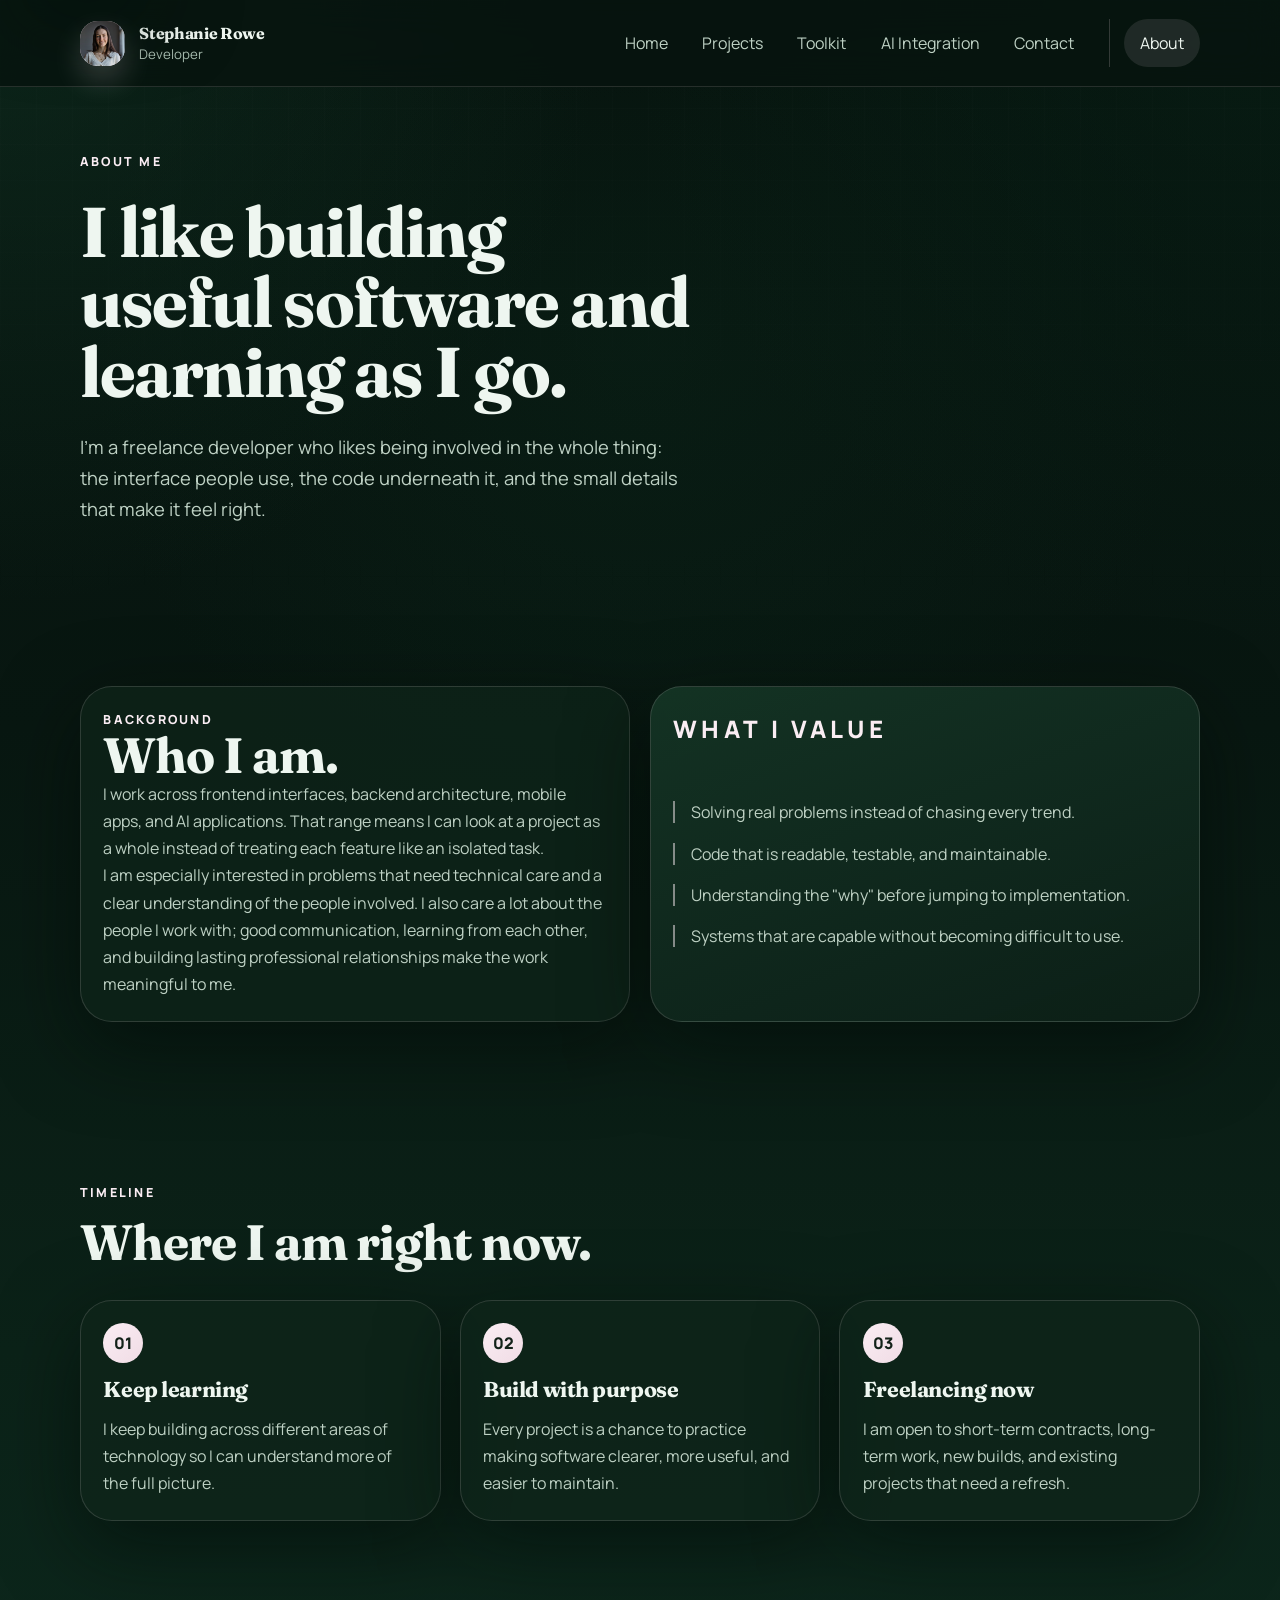
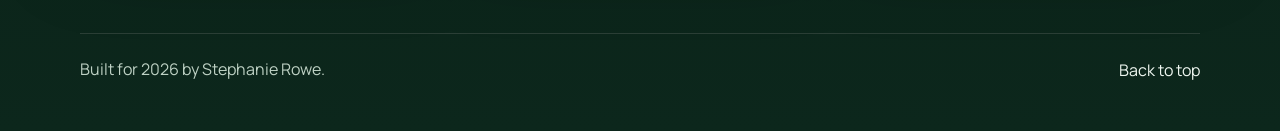
==== commit 34d5414d: "added AI integration section, refined toolkit" ====
--- a/about.html
+++ b/about.html
@@ -42,6 +42,8 @@
           <div class="nav-group nav-group-main">
             <a href="index.html">Home</a>
             <a href="index.html#projects">Projects</a>
+            <a href="index.html#toolkit">Toolkit</a>
+            <a href="index.html#ai">AI Integration</a>
             <a href="index.html#contact">Contact</a>
           </div>
           <div class="nav-group nav-group-about">
@@ -87,30 +89,6 @@
         </div>
       </section>
 
-      <section class="section alt-surface">
-        <div class="container reveal">
-          <div class="section-heading narrow">
-            <p class="eyebrow">Toolkit</p>
-            <h2>What I work with.</h2>
-          </div>
-
-          <div class="stack-grid">
-            <div class="stack-item">
-              <h3>Backend & Systems</h3>
-              <p>Python, Node.js, databases, APIs, and backend services.</p>
-            </div>
-            <div class="stack-item">
-              <h3>AI & ML</h3>
-              <p>Machine learning, LLMs, automation, and thoughtful AI applications.</p>
-            </div>
-            <div class="stack-item">
-              <h3>Frontend & UX</h3>
-              <p>React, JavaScript, responsive design, accessibility, and user-focused interfaces.</p>
-            </div>
-          </div>
-        </div>
-      </section>
-
       <section class="section">
         <div class="container reveal">
           <div class="section-heading narrow">
--- a/styles/main.css
+++ b/styles/main.css
@@ -304,8 +304,10 @@
   align-items: center;
   gap: 0.55rem;
   width: fit-content;
+  padding: 0.4rem 0 0.4rem 0.9rem;
+  border-left: 3px solid #9ee6b5;
   color: var(--text);
-  font-size: 0.95rem;
+  font-size: 1.05rem;
   font-weight: 700;
 }
 
@@ -475,6 +477,19 @@
 .contact-panel,
 .timeline article {
   padding: 1.4rem;
+}
+
+.ai-copy {
+  display: grid;
+  gap: 1.15rem;
+}
+
+.ai-copy p {
+  line-height: 1.85;
+}
+
+.ai-copy .project-points {
+  margin-top: 0.25rem;
 }
 
 .project-card {
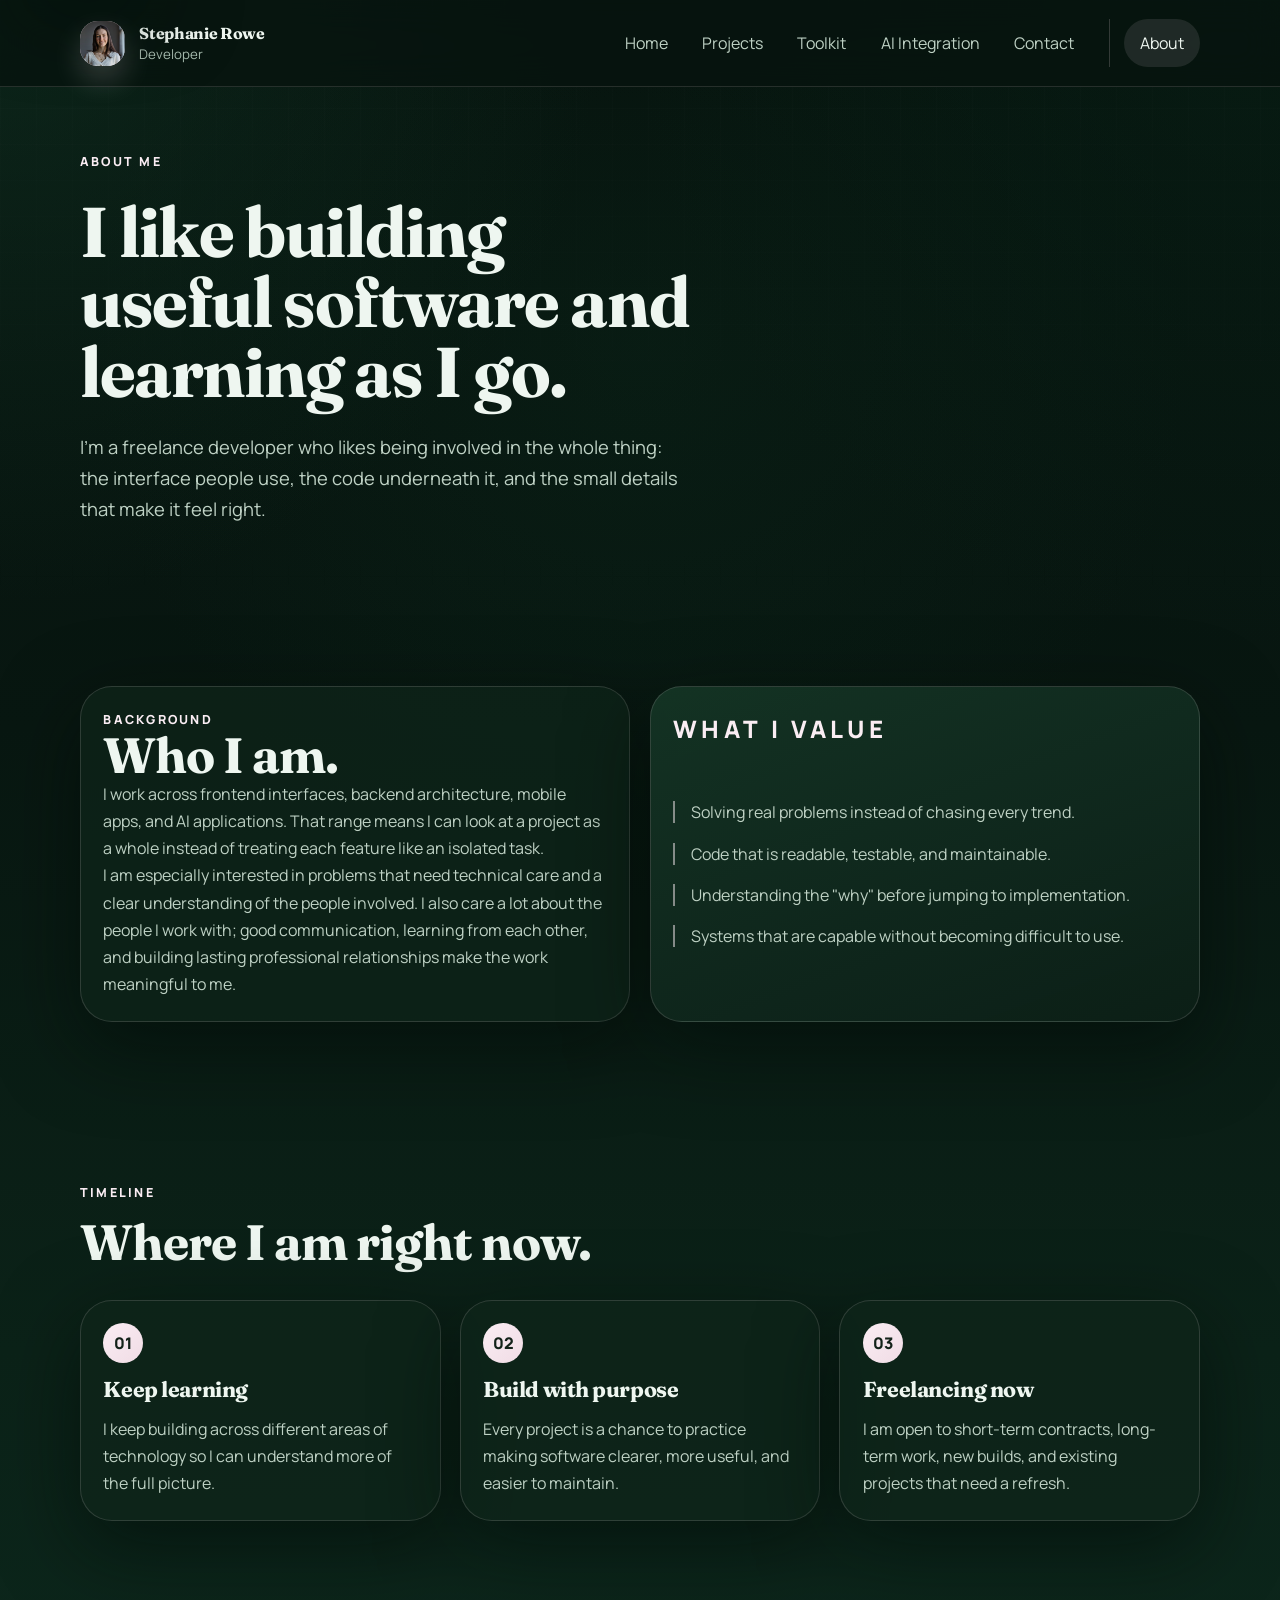
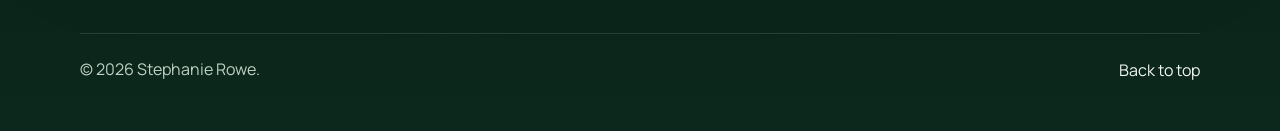
==== commit 46e00ec4: "adjusted footer" ====
--- a/about.html
+++ b/about.html
@@ -119,7 +119,7 @@
 
     <footer class="site-footer">
       <div class="container footer-inner">
-        <p>Built for <span id="year"></span> by Stephanie Rowe.</p>
+        <p>&copy; 2026 Stephanie Rowe.</p>
         <a href="#content">Back to top</a>
       </div>
     </footer>
